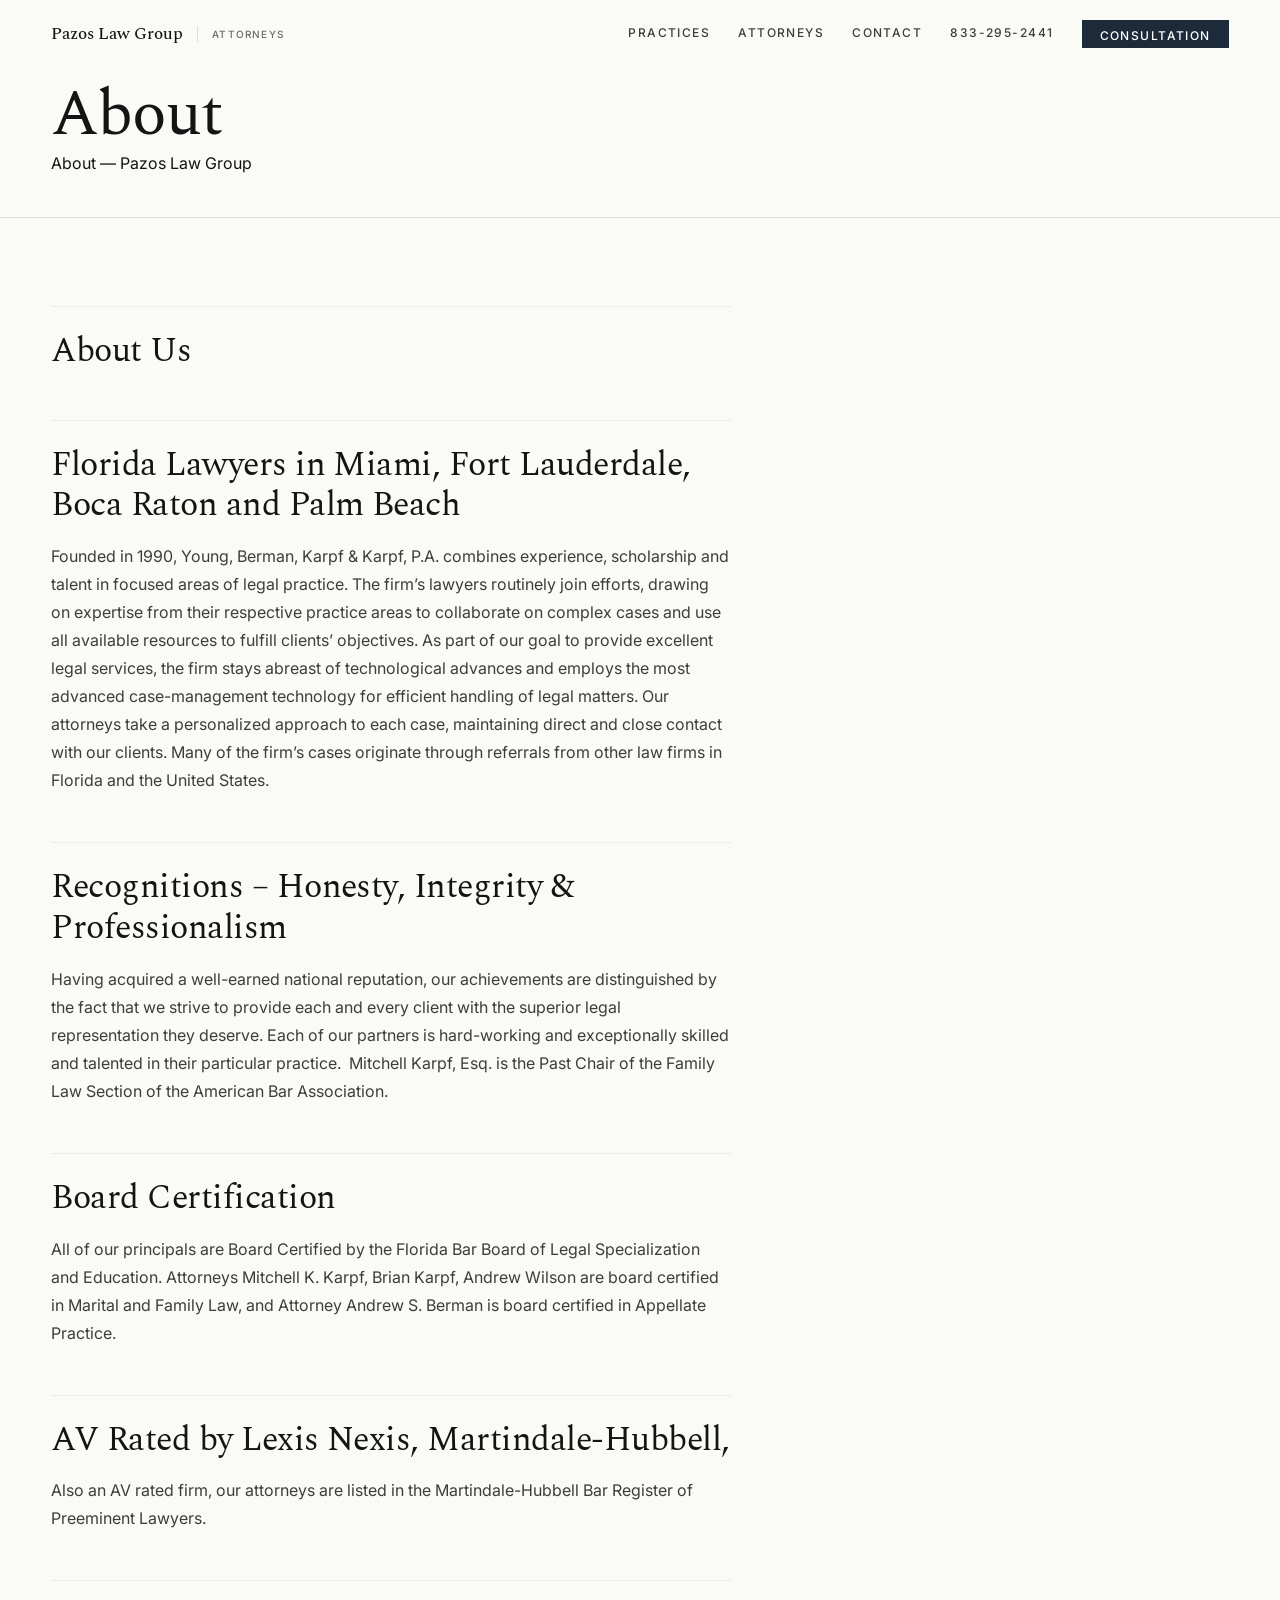
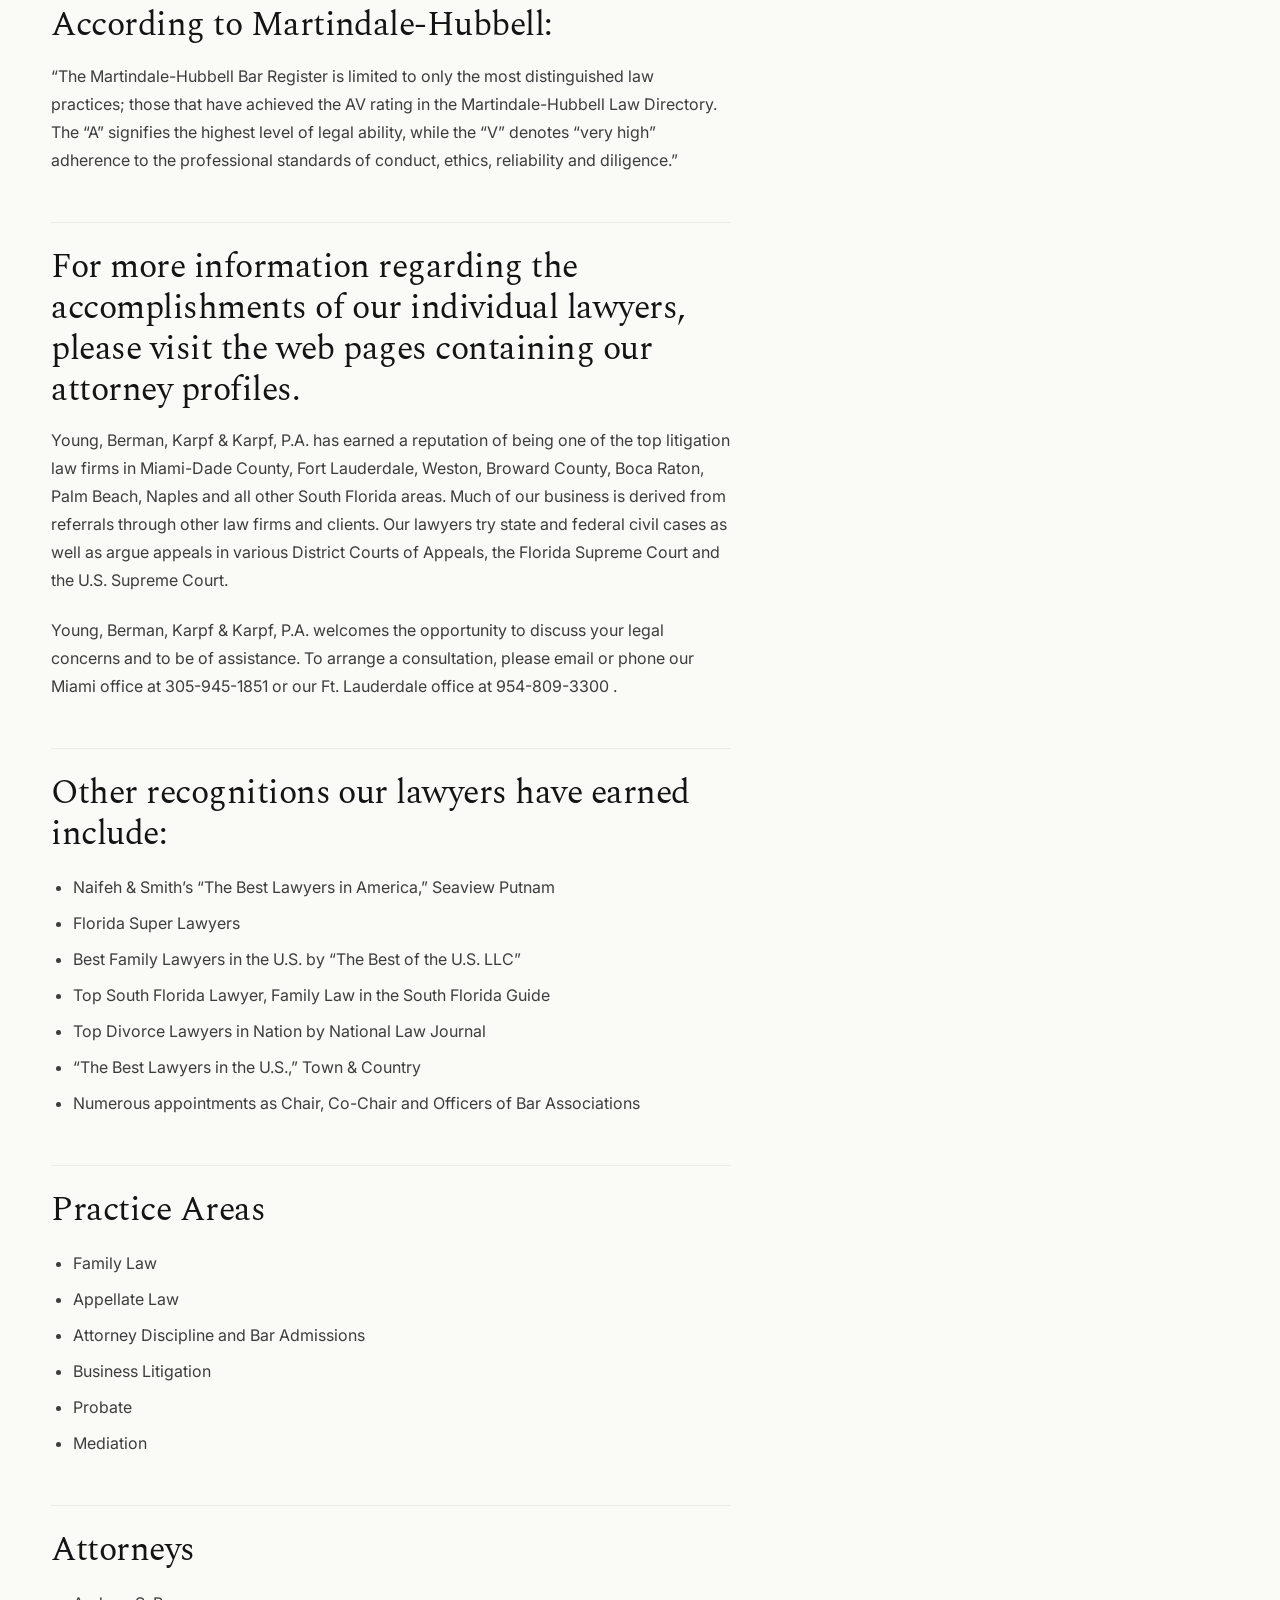
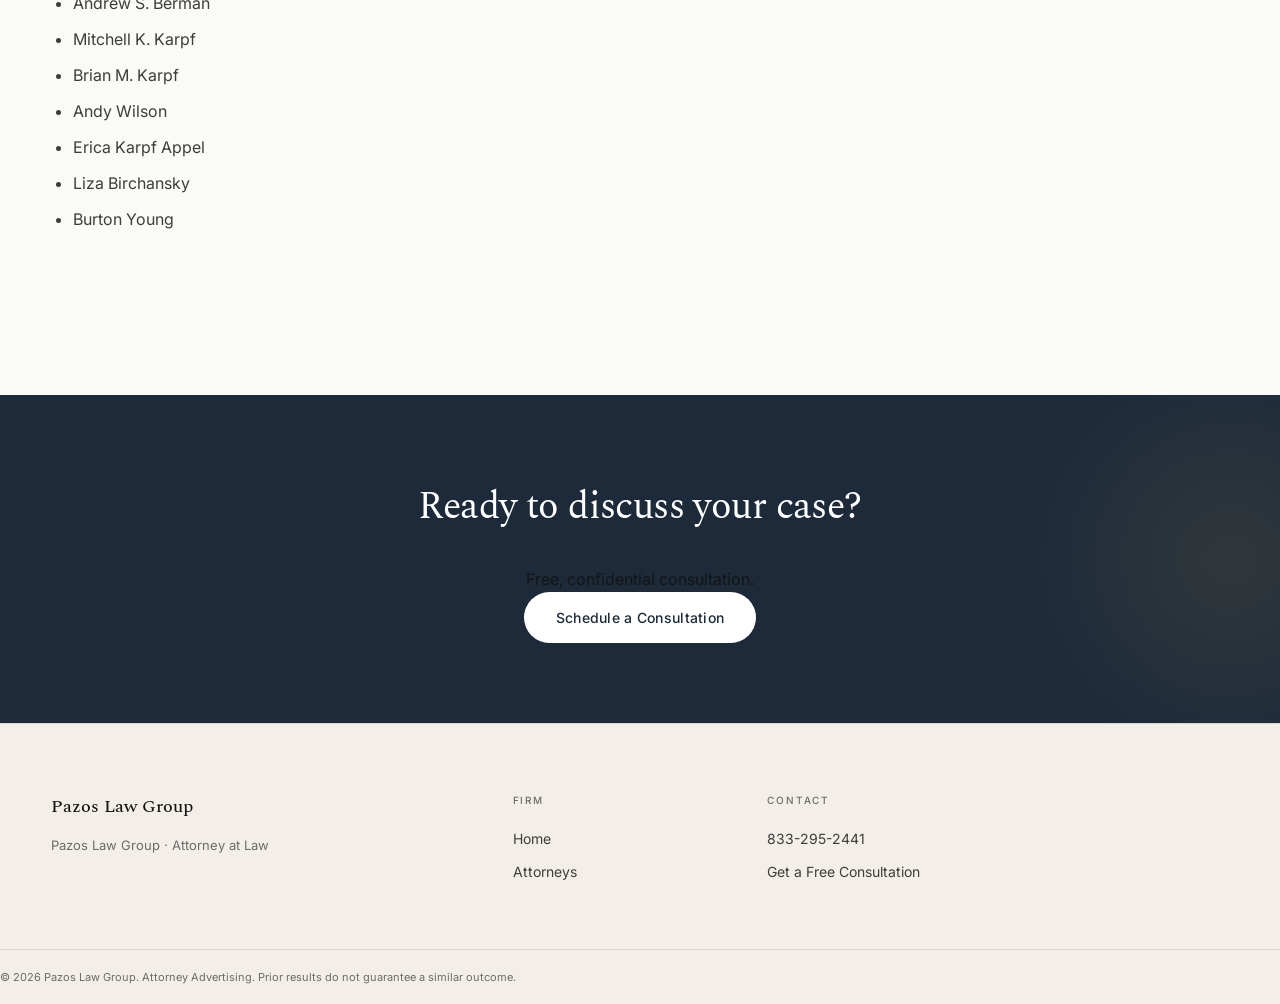
==== about/index.html @ e992a6bb "deploy: 2026-06-24 18:45:54 UTC" ====
<!DOCTYPE html>
<html lang="en">
<head>
<meta charset="utf-8">
<meta name="viewport" content="width=device-width,initial-scale=1">
<title>About — Pazos Law Group</title>
<meta name="description" content="About — Pazos Law Group">
<link rel="canonical" href="https://mintlab-ybkklaw.vercel.app/about/">
<meta property="og:title" content="About — Pazos Law Group">
<meta property="og:description" content="About — Pazos Law Group">
<meta property="og:type" content="website">
<meta property="og:url" content="https://mintlab-ybkklaw.vercel.app/about/">

<meta name="twitter:card" content="summary_large_image">
<link rel="icon" href="/favicon.ico" sizes="any">
<link rel="preconnect" href="https://fonts.googleapis.com">
<link rel="preconnect" href="https://fonts.gstatic.com" crossorigin>
<link rel="stylesheet" href="https://fonts.googleapis.com/css2?family=Spectral:ital,wght@0,300;0,400;0,500;0,600;1,300;1,400;1,500&family=Inter:wght@300;400;500;600&display=swap">
<link rel="stylesheet" href="/styles.css">
</head>
<body>
<nav id="nav">
  <div class="ni">
    <div class="nb">
      <span class="nw serif">Pazos Law Group</span>
      <span class="ne">Attorneys</span>
    </div>
    <div class="nl">
      <a href="/services/">Practices</a>
      <a href="/team/">Attorneys</a>
      <a href="/contact/">Contact</a>
      <a href="tel:8332952441" class="nphone">833-295-2441</a>
      <a href="/contact/" class="bc">Consultation</a>
    </div>
    <div class="ham" onclick="this.classList.toggle('open');document.getElementById('mmenu').classList.toggle('open')">
      <span></span><span></span><span></span>
    </div>
  </div>
</nav>
<div id="mmenu" class="mmenu">
  <a href="/services/">Practices</a>
      <a href="/team/">Attorneys</a>
      <a href="/contact/">Contact</a>
  <a href="/contact/" class="bc">Consultation</a>
</div>

<section class="page-hero">
<div class="container">
<h1>About</h1>
<p class="lede">About — Pazos Law Group</p>
</div>
</section>
<main class="page">
<div class="container">
<article class="longform">
<h2>About Us</h2>
<h2>Florida Lawyers in Miami, Fort Lauderdale, Boca Raton and Palm Beach</h2>
<p>Founded in 1990, Young, Berman, Karpf &amp; Karpf, P.A. combines experience, scholarship and talent in focused areas of legal practice. The firm’s lawyers routinely join efforts, drawing on expertise from their respective practice areas to collaborate on complex cases and use all available resources to fulfill clients’ objectives. As part of our goal to provide excellent legal services, the firm stays abreast of technological advances and employs the most advanced case-management technology for efficient handling of legal matters. Our attorneys take a personalized approach to each case, maintaining direct and close contact with our clients. Many of the firm’s cases originate through referrals from other law firms in Florida and the United States.</p>
<h2>Recognitions – Honesty, Integrity &amp; Professionalism</h2>
<p>Having acquired a well-earned national reputation, our achievements are distinguished by the fact that we strive to provide each and every client with the superior legal representation they deserve. Each of our partners is hard-working and exceptionally skilled and talented in their particular practice.  Mitchell Karpf, Esq. is the Past Chair of the Family Law Section of the American Bar Association.</p>
<h2>Board Certification</h2>
<p>All of our principals are Board Certified by the Florida Bar Board of Legal Specialization and Education. Attorneys Mitchell K. Karpf, Brian Karpf, Andrew Wilson are board certified in Marital and Family Law, and Attorney Andrew S. Berman is board certified in Appellate Practice.</p>
<h2>AV Rated by Lexis Nexis, Martindale-Hubbell,</h2>
<p>Also an AV rated firm, our attorneys are listed in the Martindale-Hubbell Bar Register of Preeminent Lawyers.</p>
<h2>According to Martindale-Hubbell:</h2>
<p>“The Martindale-Hubbell Bar Register is limited to only the most distinguished law practices; those that have achieved the AV rating in the Martindale-Hubbell Law Directory. The “A” signifies the highest level of legal ability, while the “V” denotes “very high” adherence to the professional standards of conduct, ethics, reliability and diligence.”</p>
<h2>For more information regarding the accomplishments of our individual lawyers, please visit the web pages containing our attorney profiles.</h2>
<p>Young, Berman, Karpf &amp; Karpf, P.A. has earned a reputation of being one of the top litigation law firms in Miami-Dade County, Fort Lauderdale, Weston, Broward County, Boca Raton, Palm Beach, Naples and all other South Florida areas. Much of our business is derived from referrals through other law firms and clients. Our lawyers try state and federal civil cases as well as argue appeals in various District Courts of Appeals, the Florida Supreme Court and the U.S. Supreme Court.</p>
<p>Young, Berman, Karpf &amp; Karpf, P.A. welcomes the opportunity to discuss your legal concerns and to be of assistance. To arrange a consultation, please email or phone our Miami office at 305-945-1851 or our Ft. Lauderdale office at 954-809-3300 .</p>
<h2>Other recognitions our lawyers have earned include:</h2>
<ul><li>Naifeh &amp; Smith’s “The Best Lawyers in America,” Seaview Putnam</li><li>Florida Super Lawyers</li><li>Best Family Lawyers in the U.S. by “The Best of the U.S. LLC”</li><li>Top South Florida Lawyer, Family Law in the South Florida Guide</li><li>Top Divorce Lawyers in Nation by National Law Journal</li><li>“The Best Lawyers in the U.S.,” Town &amp; Country</li><li>Numerous appointments as Chair, Co-Chair and Officers of Bar Associations</li></ul>
<h2>Practice Areas</h2>
<ul><li>Family Law</li><li>Appellate Law</li><li>Attorney Discipline and Bar Admissions</li><li>Business Litigation</li><li>Probate</li><li>Mediation</li></ul>
<h2>Attorneys</h2>
<ul><li>Andrew S. Berman</li><li>Mitchell K. Karpf</li><li>Brian M. Karpf</li><li>Andy Wilson</li><li>Erica Karpf Appel</li><li>Liza Birchansky</li><li>Burton Young</li></ul>
</article>
</div>
</main>
<section class="cta-strip"><div class="container">
<h2>Ready to discuss your case?</h2>
<p>Free, confidential consultation.</p>
<a class="btn booking-btn" href="/contact/">Schedule a Consultation</a>
</div></section>
<footer class="footer">
<div class="container fg">
<div class="fcol fbrand">
<span class="nw">Pazos Law Group</span>
<p class="fdesc">Pazos Law Group · Attorney at Law</p>

</div>
<div class="fcol">
<div class="fct">Firm</div>
<a href="/">Home</a>
<a href="/team/">Attorneys</a>
</div>
<div class="fcol">
<div class="fct">Contact</div>
<a href="tel:833-295-2441">833-295-2441</a>
<a href="/contact/">Get a Free Consultation</a>
</div>
</div>
<div class="fbar container">
<span class="fdisc">&copy; 2026 Pazos Law Group. Attorney Advertising. Prior results do not guarantee a similar outcome.</span>
</div>
</footer>
</body>
</html>
---- styles.css ----
*,*::before,*::after{box-sizing:border-box;margin:0;padding:0}
:root{--bg:#FAFAF7;--panel:#F3EFE8;--ink:#141414;--ink2:#3D3D3D;--meta:#6B6B6B;--navy:#1C2A3A;--gold:#A8863F;--rule:rgba(20,20,20,.12);--divider:rgba(20,20,20,.06);--max:1320px;--pad:clamp(20px,4vw,56px);--serif:"Spectral",Georgia,serif;--sans:"Inter",system-ui,sans-serif;--tr:.32s cubic-bezier(.4,0,.2,1)}
html{scroll-behavior:smooth}
body{font-family:var(--sans);font-size:16px;line-height:1.65;color:var(--ink);background:var(--bg);-webkit-font-smoothing:antialiased;transition:background var(--tr),color var(--tr)}
img{display:block;max-width:100%;height:auto}
a{color:inherit;text-decoration:none}
::selection{background:var(--navy);color:#fff}
::-webkit-scrollbar{width:6px}::-webkit-scrollbar-track{background:var(--bg)}::-webkit-scrollbar-thumb{background:var(--rule);border-radius:3px}
.eyebrow{font-family:var(--sans);font-size:11px;font-weight:500;letter-spacing:.18em;text-transform:uppercase;color:var(--navy);display:block;margin-bottom:18px}
.serif{font-family:var(--serif)}
.gold{color:var(--gold);font-style:italic}
.rule-x{border:none;border-top:1px solid var(--rule);margin:0}
.panel{background:var(--panel);transition:background var(--tr)}
.reveal{opacity:0;transform:translateY(28px);transition:opacity .8s ease,transform .8s ease}
.reveal.visible{opacity:1;transform:none}
.reveal-l{opacity:0;transform:translateX(-28px);transition:opacity .8s ease,transform .8s ease}
.reveal-l.visible{opacity:1;transform:none}
.reveal-r{opacity:0;transform:translateX(28px);transition:opacity .8s ease,transform .8s ease}
.reveal-r.visible{opacity:1;transform:none}
.container{max-width:var(--max);margin:0 auto;padding:0 var(--pad)}
.sh{display:grid;grid-template-columns:1fr 2fr;gap:40px 60px;align-items:start;margin-bottom:64px}
@media(max-width:768px){.sh{grid-template-columns:1fr}}
.shl{font-family:var(--serif);font-size:clamp(26px,3.2vw,38px);font-weight:400;line-height:1.2;letter-spacing:-.015em;color:var(--ink);max-width:22ch}
.slede{font-size:15px;line-height:1.7;color:var(--ink2);max-width:54ch;padding-top:6px}
nav{position:fixed;top:0;left:0;right:0;z-index:900}
nav.scrolled{background:rgba(250,250,247,.93);border-bottom:1px solid var(--rule);backdrop-filter:blur(12px)}
.ni{max-width:var(--max);margin:0 auto;padding:0 var(--pad);height:68px;display:flex;align-items:center;gap:32px}
.nb{display:flex;align-items:center;gap:14px;flex-shrink:0}
.nw{font-family:var(--serif);font-size:17px;font-weight:500;color:var(--ink)}
.ne{font-size:10px;font-weight:500;letter-spacing:.12em;text-transform:uppercase;color:var(--meta);padding-left:14px;border-left:1px solid var(--rule)}
.nl{display:flex;align-items:center;gap:28px;margin-left:auto}
.nl a{font-size:12px;font-weight:500;letter-spacing:.12em;text-transform:uppercase;color:var(--ink2);position:relative;padding-bottom:3px;transition:color .22s ease}
.nl a:not(.bc):not(.nphone)::after{content:'';position:absolute;left:0;bottom:0;width:100%;height:1px;background:var(--gold);transform:scaleX(0);transform-origin:left center;transition:transform .25s cubic-bezier(.4,0,.2,1)}
.nl a:not(.bc):not(.nphone):hover{color:var(--navy)}
.nl a:not(.bc):not(.nphone):hover::after{transform:scaleX(1)}
.bc{font-family:var(--sans);font-size:11px;font-weight:500;letter-spacing:.12em;text-transform:uppercase;color:#fff!important;background:var(--navy);padding:6px 18px 14px;border:none;cursor:pointer}
.bc::after{display:none!important}
.ham{display:none;flex-direction:column;gap:5px;cursor:pointer;padding:4px;margin-left:auto}
.ham span{display:block;width:22px;height:1.5px;background:var(--ink)}
@media(max-width:900px){.nl{display:none}.ham{display:flex}}
.mmenu{display:none;position:fixed;inset:0;z-index:1000;background:var(--bg);flex-direction:column;align-items:center;justify-content:center;gap:32px}
.mmenu.open{display:flex}
.mmenu a{font-family:var(--serif);font-size:28px;font-weight:400;color:var(--ink)}
.mclose{position:absolute;top:24px;right:var(--pad);font-size:24px;cursor:pointer;background:none;border:none;color:var(--ink)}
.hero{min-height:100vh;display:grid;grid-template-columns:7fr 5fr;overflow:hidden;padding-top:68px}
@media(max-width:900px){.hero{grid-template-columns:1fr;min-height:auto}}
.hl{display:flex;flex-direction:column;justify-content:center;padding:80px var(--pad);position:relative;z-index:2}
.hh{font-family:var(--serif);font-size:clamp(38px,5.5vw,78px);font-weight:400;line-height:1.08;letter-spacing:-.015em;color:var(--ink);margin-bottom:28px;max-width:16ch}
.hlede{font-size:17px;line-height:1.65;color:var(--ink2);max-width:52ch;margin-bottom:44px}
.hctas{display:flex;align-items:center;gap:28px;flex-wrap:wrap}
.btn1{display:inline-flex;align-items:center;gap:10px;font-size:12px;font-weight:500;letter-spacing:.12em;text-transform:uppercase;color:#fff;background:var(--navy);padding:14px 28px;transition:gap .2s}
.btn1:hover{gap:18px}
.btn2{font-size:13px;color:var(--navy);border-bottom:1px solid var(--navy);padding-bottom:1px;transition:color .2s,border-color .2s}
.btn2:hover{color:var(--gold);border-color:var(--gold)}
.hr{position:relative;overflow:hidden;min-height:480px}
@media(max-width:900px){.hr{min-height:320px}}
.hr img{width:100%;height:100%;object-fit:cover;animation:zoom 12s ease-in-out infinite alternate}
@keyframes zoom{from{transform:scale(1)}to{transform:scale(1.06)}}
.hcap{position:absolute;bottom:20px;right:20px;font-size:10px;letter-spacing:.1em;text-transform:uppercase;color:rgba(255,255,255,.6);z-index:3}
.stats{border-top:1px solid var(--rule);border-bottom:1px solid var(--rule)}
.sg{display:grid;grid-template-columns:repeat(4,1fr)}
@media(max-width:768px){.sg{grid-template-columns:repeat(2,1fr)}}
.st{padding:40px 32px;border-right:1px solid var(--rule);text-align:center}
.st:last-child{border-right:none}
@media(max-width:768px){.st:nth-child(2){border-right:none}.st:nth-child(3){border-right:1px solid var(--rule)}}
.stn{font-family:var(--serif);font-size:clamp(36px,4vw,52px);font-weight:400;color:var(--ink);line-height:1;margin-bottom:10px}
.stn sup{font-size:.55em;color:var(--gold);font-style:italic;vertical-align:super}
.stl{font-size:12px;color:var(--meta);line-height:1.5}
.about{padding:100px 0}
.ag{display:grid;grid-template-columns:1fr 1fr;gap:80px;align-items:start}
@media(max-width:900px){.ag{grid-template-columns:1fr}}
.atext p{font-size:15px;line-height:1.75;color:var(--ink2);max-width:54ch;margin-bottom:18px}
.alink{display:inline-flex;align-items:center;gap:10px;font-size:12px;font-weight:500;letter-spacing:.12em;text-transform:uppercase;color:var(--navy);margin-top:8px;transition:gap .2s}
.alink:hover{gap:18px}
.aimg{overflow:hidden}
.aimg img{width:100%;height:460px;object-fit:cover;transition:transform 1s ease}
.aimg:hover img{transform:scale(1.04)}
.acap{font-size:11px;color:var(--meta);margin-top:10px;letter-spacing:.05em}
.prac{padding:100px 0}
.pg{display:grid;grid-template-columns:repeat(3,1fr);border:1px solid var(--rule)}
@media(max-width:900px){.pg{grid-template-columns:repeat(2,1fr)}}
@media(max-width:600px){.pg{grid-template-columns:1fr}}
.pc{padding:36px;border-right:1px solid var(--rule);border-bottom:1px solid var(--rule);transition:background var(--tr);display:flex;flex-direction:column}
.pc:nth-child(3n){border-right:none}
.pc:nth-last-child(-n+3){border-bottom:none}
@media(max-width:900px){.pc:nth-child(3n){border-right:1px solid var(--rule)}.pc:nth-child(2n){border-right:none}.pc:nth-last-child(-n+3){border-bottom:1px solid var(--rule)}.pc:nth-last-child(-n+2){border-bottom:none}}
.pc:hover{background:var(--panel)}
.pn{font-size:11px;font-weight:500;letter-spacing:.15em;color:var(--gold);text-transform:uppercase;margin-bottom:16px}
.pt{font-family:var(--serif);font-size:19px;font-weight:400;color:var(--ink);margin-bottom:12px;line-height:1.3}
.pb{font-size:14px;line-height:1.7;color:var(--ink2);flex:1;margin-bottom:20px}
.pl{font-size:12px;font-weight:500;letter-spacing:.1em;text-transform:uppercase;color:var(--navy);display:inline-flex;align-items:center;gap:8px;transition:gap .2s;margin-top:auto}
.pl:hover{gap:14px}
.atty{padding:100px 0}
.attygrid{display:grid;grid-template-columns:2fr 3fr;gap:80px;align-items:start}
@media(max-width:900px){.attygrid{grid-template-columns:1fr}}
.portrait{overflow:hidden}
.portrait img{width:100%;aspect-ratio:4/5;object-fit:cover;object-position:top center;transition:transform 1s ease}
.portrait:hover img{transform:scale(1.04)}
.atname{font-family:var(--serif);font-size:28px;font-weight:400;color:var(--ink);margin-top:20px;margin-bottom:4px}
.attitle{font-size:13px;color:var(--meta);letter-spacing:.06em;margin-bottom:14px}
.tags{display:flex;flex-wrap:wrap;gap:8px}
.tag{font-size:10px;font-weight:500;letter-spacing:.14em;text-transform:uppercase;color:var(--navy);border:1px solid var(--rule);padding:4px 10px}
.abio{font-size:15px;line-height:1.75;color:var(--ink2);margin-bottom:18px;max-width:60ch}
.ast{font-family:var(--serif);font-size:18px;font-weight:400;color:var(--ink);margin-bottom:12px;margin-top:32px;border-bottom:1px solid var(--divider);padding-bottom:8px}
.alist{list-style:none;padding:0}
.alist li{font-size:14px;color:var(--ink2);line-height:1.65;padding:5px 0 5px 16px;border-bottom:1px solid var(--divider);position:relative}
.alist li::before{content:"—";position:absolute;left:0;color:var(--gold);font-size:12px}
.atv{background:var(--panel);border-left:3px solid var(--gold);padding:18px 22px;margin:24px 0;font-size:14px;line-height:1.7;color:var(--ink2)}
.atv strong{color:var(--ink);font-style:italic;display:block;margin-bottom:6px}
.res{padding:100px 0}
.rtable{width:100%;border-collapse:collapse;border-top:1px solid var(--rule)}
.rtable thead tr{border-bottom:1px solid var(--rule)}
.rtable thead th{font-size:10px;font-weight:500;letter-spacing:.18em;text-transform:uppercase;color:var(--meta);padding:14px 16px;text-align:left}
.rtable tbody tr{border-bottom:1px solid var(--divider);cursor:default;transition:background var(--tr)}
.rtable tbody tr:hover{background:var(--panel)}
.rtable td{padding:20px 16px;vertical-align:top}
.ram{font-family:var(--serif);font-size:clamp(19px,2.2vw,27px);font-weight:400;color:var(--navy);line-height:1.1;white-space:nowrap}
.rcase{font-family:var(--serif);font-size:15px;font-style:italic;color:var(--ink);margin-bottom:3px}
.rtype{font-size:13px;color:var(--ink2)}
.rcourt{font-size:10px;letter-spacing:.14em;text-transform:uppercase;color:var(--meta);margin-top:3px}
@media(max-width:768px){.rtable thead{display:none}.rtable tbody tr{display:block;padding:12px 0}.rtable td{display:block;padding:3px 0}}
.qband{padding:90px 0;border-top:1px solid var(--rule);border-bottom:1px solid var(--rule)}
.qi{max-width:820px}
.qm{font-family:var(--serif);font-size:110px;line-height:.7;color:var(--gold);opacity:.22;margin-bottom:-18px;display:block}
.qt{font-family:var(--serif);font-size:clamp(24px,3vw,38px);font-weight:400;font-style:italic;line-height:1.35;color:var(--ink);letter-spacing:-.01em;margin-bottom:22px}
.qa{font-size:12px;letter-spacing:.14em;text-transform:uppercase;color:var(--meta)}
.news{padding:100px 0}
.ng{display:grid;grid-template-columns:repeat(3,1fr);gap:32px}
@media(max-width:900px){.ng{grid-template-columns:1fr}}
.nc{border-top:2px solid var(--divider);padding-top:28px;transition:border-color var(--tr)}
.nc:hover{border-top-color:var(--navy)}
.nm{font-size:11px;letter-spacing:.14em;text-transform:uppercase;color:var(--meta);margin-bottom:12px}
.nti{font-family:var(--serif);font-size:20px;font-weight:400;line-height:1.35;color:var(--ink);margin-bottom:12px}
.nex{font-size:14px;line-height:1.65;color:var(--ink2);margin-bottom:18px}
.nlink{font-size:11px;font-weight:500;letter-spacing:.14em;text-transform:uppercase;color:var(--navy);display:inline-flex;align-items:center;gap:8px;transition:gap .2s}
.nlink:hover{gap:14px}
.ctaband{background:var(--navy);padding:80px var(--pad);display:flex;align-items:center;justify-content:space-between;gap:40px;position:relative;overflow:hidden}
.ctaband::after{content:"";position:absolute;bottom:-60px;right:-60px;width:260px;height:260px;background:radial-gradient(circle,rgba(168,134,63,.22) 0%,transparent 70%)}
.ctah{font-family:var(--serif);font-size:clamp(24px,3vw,38px);font-weight:400;color:#fff;max-width:20ch;line-height:1.25}
.pill{font-size:12px;font-weight:500;letter-spacing:.12em;text-transform:uppercase;color:var(--navy);background:#fff;padding:14px 30px;border:none;cursor:pointer;white-space:nowrap;transition:background .25s,color .25s;flex-shrink:0;text-decoration:none;display:inline-block}
.pill:hover{background:var(--gold);color:#fff}
@media(max-width:768px){.ctaband{flex-direction:column;align-items:flex-start}}
.cont{padding:100px 0}
.cg{display:grid;grid-template-columns:3fr 2fr;gap:80px;align-items:start}
@media(max-width:900px){.cg{grid-template-columns:1fr}}
.cft{font-family:var(--serif);font-size:clamp(24px,3vw,36px);font-weight:400;color:var(--ink);margin-bottom:32px;line-height:1.25}
.frow{display:grid;grid-template-columns:1fr 1fr;gap:28px}
@media(max-width:600px){.frow{grid-template-columns:1fr}}
.fld{margin-bottom:26px}
.fld label{display:block;font-size:10px;font-weight:500;letter-spacing:.18em;text-transform:uppercase;color:var(--meta);margin-bottom:8px}
.fld input,.fld select,.fld textarea{width:100%;background:transparent;border:none;border-bottom:1px solid var(--rule);padding:8px 0;font-family:var(--sans);font-size:15px;color:var(--ink);outline:none;transition:border-color .2s;-webkit-appearance:none;border-radius:0}
.fld input:focus,.fld select:focus,.fld textarea:focus{border-bottom-color:var(--navy)}
.fld textarea{resize:vertical;min-height:90px}
.fld select{cursor:pointer;background:var(--bg)}
.bsub{font-family:var(--sans);font-size:12px;font-weight:500;letter-spacing:.12em;text-transform:uppercase;color:#fff;background:var(--navy);border:none;padding:14px 34px;cursor:pointer;display:inline-flex;align-items:center;gap:10px;transition:gap .2s,opacity .2s}
.bsub:hover{gap:18px;opacity:.88}
.fdiscl{font-size:11px;color:var(--meta);line-height:1.6;margin-top:14px;max-width:54ch}
.caside{background:var(--panel);padding:40px 36px}
.castit{font-family:var(--serif);font-size:22px;font-weight:400;color:var(--ink);margin-bottom:22px}
.carule{border:none;border-top:1px solid var(--rule);margin:18px 0}
.calbl{font-size:10px;font-weight:500;letter-spacing:.16em;text-transform:uppercase;color:var(--meta);margin-bottom:6px}
.caval{font-size:15px;color:var(--ink);margin-bottom:18px;line-height:1.5}
.caval a{color:var(--navy);border-bottom:1px solid transparent;transition:border-color .2s}
.caval a:hover{border-color:var(--navy)}
.fsuc{display:none;text-align:center;padding:60px 0}
.fsuc h3{font-family:var(--serif);font-size:28px;font-weight:400;color:var(--ink);margin-bottom:10px}
.fsuc p{font-size:14px;color:var(--meta)}
.fdedic{border-top:1px solid var(--rule);padding:48px 0;text-align:center}
.fdedictext{font-family:var(--serif);font-size:15px;line-height:1.85;color:var(--ink2);font-style:italic;max-width:640px;margin:0 auto}
footer{background:var(--panel);border-top:1px solid var(--rule);padding:68px 0 0;transition:background var(--tr)}
.fg{display:grid;grid-template-columns:2fr 1fr 1fr 1fr;gap:48px;margin-bottom:56px}
@media(max-width:900px){.fg{grid-template-columns:1fr 1fr}}
@media(max-width:600px){.fg{grid-template-columns:1fr}}
.fbrand .nw{font-size:18px;margin-bottom:12px;display:block}
.fdesc{font-size:13px;color:var(--meta);line-height:1.7;max-width:36ch;margin-bottom:18px}
.faddr{font-size:13px;color:var(--ink2);line-height:1.8;font-style:normal}
.fct{font-size:10px;font-weight:500;letter-spacing:.18em;text-transform:uppercase;color:var(--meta);margin-bottom:18px}
.fcol a{display:block;font-size:14px;color:var(--ink2);margin-bottom:10px;transition:color .2s}
.fcol a:hover{color:var(--ink)}
.fbar{border-top:1px solid var(--rule);padding:18px 0;display:flex;gap:16px;flex-wrap:wrap;align-items:start}
.fdisc{font-size:11px;color:var(--meta);line-height:1.65}

/* ── Hero CSS keyframe animations (replaces JS observer on hero elements) ── */
@keyframes hanim{from{opacity:0;transform:translateY(22px)}to{opacity:1;transform:none}}
.ha0{animation:hanim .9s cubic-bezier(.4,0,.2,1) both}
.ha1{animation:hanim .9s .12s cubic-bezier(.4,0,.2,1) both}
.ha2{animation:hanim .9s .26s cubic-bezier(.4,0,.2,1) both}
.ha3{animation:hanim .9s .42s cubic-bezier(.4,0,.2,1) both}

/* ── Hero background ambient animation ── */
@keyframes hBgA{0%,100%{transform:translate(0,0) scale(1)}50%{transform:translate(28px,-22px) scale(1.1)}}
@keyframes hBgB{0%,100%{transform:translate(0,0) scale(1)}50%{transform:translate(-20px,28px) scale(1.08)}}
.hl::before{content:"";position:absolute;inset:0;z-index:0;pointer-events:none;
  background:radial-gradient(ellipse 68% 58% at 18% 80%,rgba(168,134,63,.32) 0%,transparent 72%);
  animation:hBgA 17s ease-in-out infinite}
.hl::after{content:"";position:absolute;inset:0;z-index:0;pointer-events:none;
  background:radial-gradient(ellipse 52% 66% at 82% 20%,rgba(28,42,58,.18) 0%,transparent 72%);
  animation:hBgB 20s ease-in-out infinite}
.hl>*{position:relative;z-index:1}

/* ── YouTube embed ── */
.ytwrap{margin:28px 0 4px;position:relative;width:100%;aspect-ratio:16/9;overflow:hidden;background:#000;border:1px solid var(--rule)}
.ytwrap iframe{position:absolute;inset:0;width:100%;height:100%;border:0}

/* ── Form validation ── */
.fld.has-error input,.fld.has-error select,.fld.has-error textarea{border-bottom-color:#C0392B}
.ferr{display:block;font-size:11px;color:#C0392B;margin-top:5px;letter-spacing:.02em}

/* ── Phone in nav ── */
.nphone{font-size:13px;font-weight:500;color:var(--navy);letter-spacing:.01em;white-space:nowrap}
@media(max-width:900px){.nphone{display:none}}

/* ── Super Lawyer hero credential ── */
.sl-cred{display:inline-flex;align-items:center;gap:14px;margin-bottom:36px;padding:14px 20px;border-left:3px solid var(--gold);background:rgba(168,134,63,.07)}
.sl-cred-star{color:var(--gold);font-size:20px;line-height:1;flex-shrink:0}
.sl-cred-label{font-size:11px;font-weight:700;letter-spacing:.16em;text-transform:uppercase;color:var(--ink);display:block}
.sl-cred-sub{font-size:11px;color:var(--meta);letter-spacing:.06em;display:block;margin-top:3px}
/* ── No-fee trust line in hero ── */
.nofee{display:flex;align-items:center;gap:20px;flex-wrap:wrap;margin-top:22px;padding-top:18px;border-top:1px solid var(--divider)}
.nofee-item{font-size:12px;color:var(--ink2);display:inline-flex;align-items:center;gap:6px;letter-spacing:.02em}
.nofee-item::before{content:"✓";color:var(--gold);font-weight:700;font-size:11px}

/* ── Stats: 5-column ── */
.sg{grid-template-columns:repeat(5,1fr)!important}
@media(max-width:1024px){.sg{grid-template-columns:repeat(3,1fr)!important}}
@media(max-width:600px){.sg{grid-template-columns:repeat(2,1fr)!important}}
.st:last-child{border-right:none}
@media(max-width:1024px){.st:nth-child(3n){border-right:none!important}.st:nth-child(4),.st:nth-child(5){border-top:1px solid var(--rule)}}
@media(max-width:600px){.st:nth-child(3n){border-right:1px solid var(--rule)!important}.st:nth-child(2n){border-right:none!important}.st:nth-child(5){grid-column:span 2;border-right:none!important}}

/* ── Trust badge strip ── */
.trust{padding:32px 0;border-bottom:1px solid var(--rule);background:var(--bg);transition:background var(--tr)}
.trust .container{display:flex;align-items:center;justify-content:center;flex-wrap:wrap;gap:10px 20px}
.tbadge{display:inline-flex;align-items:center;gap:7px;padding:7px 16px;border:1px solid var(--rule);font-size:10px;font-weight:600;letter-spacing:.12em;text-transform:uppercase;color:var(--ink2);white-space:nowrap;transition:border-color .25s,color .25s}
.tbadge:hover{border-color:var(--gold);color:var(--ink)}
.tbadge-star{color:var(--gold);font-size:11px}
.tbadge-sep{width:1px;height:20px;background:var(--rule);flex-shrink:0}
@media(max-width:600px){.tbadge-sep{display:none}}

/* ── Testimonials ── */
.testi{padding:100px 0}
.tg{display:grid;grid-template-columns:repeat(3,1fr);gap:28px}
@media(max-width:900px){.tg{grid-template-columns:1fr}}
.tc{padding:36px 32px;background:var(--panel);border-top:2px solid var(--divider);transition:border-top-color var(--tr)}
.tc:hover{border-top-color:var(--gold)}
.tcqm{font-family:var(--serif);font-size:52px;line-height:.6;color:var(--gold);opacity:.25;margin-bottom:14px;display:block}
.tcq{font-family:var(--serif);font-size:16px;font-style:italic;font-weight:400;line-height:1.7;color:var(--ink);margin-bottom:20px}
.tctype{font-size:10px;font-weight:600;letter-spacing:.14em;text-transform:uppercase;color:var(--gold);margin-bottom:6px}
.tcmeta{font-size:11px;color:var(--meta);letter-spacing:.06em}

/* ── FAQ ── */
.faqsec{padding:100px 0}
.faq-list{max-width:840px;margin:0 auto}
.faq-item{border-bottom:1px solid var(--rule)}
.faq-q{width:100%;display:flex;align-items:center;justify-content:space-between;gap:24px;background:none;border:none;padding:24px 0;cursor:pointer;text-align:left;font-family:var(--serif);font-size:clamp(16px,1.6vw,19px);font-weight:400;color:var(--ink);line-height:1.3;transition:color .2s}
.faq-q:hover{color:var(--gold)}
.faq-icon{flex-shrink:0;font-size:22px;color:var(--gold);transition:transform .3s ease;line-height:1;font-family:var(--sans);font-weight:300}
.faq-item.open .faq-icon{transform:rotate(45deg)}
.faq-a{max-height:0;overflow:hidden;transition:max-height .45s ease}
.faq-a-inner{padding:0 0 26px;font-size:15px;line-height:1.8;color:var(--ink2);max-width:68ch}
.faq-item.open .faq-a{max-height:500px}

/* ── Mobile sticky CTA ── */
.sticky-cta{display:none;position:fixed;bottom:0;left:0;right:0;z-index:950;grid-template-columns:1fr 1fr;border-top:2px solid var(--gold);box-shadow:0 -4px 20px rgba(0,0,0,.12)}
@media(max-width:768px){.sticky-cta{display:grid}}
.sticky-call{padding:16px 10px;text-align:center;font-family:var(--sans);font-size:11px;font-weight:600;letter-spacing:.1em;text-transform:uppercase;cursor:pointer;background:var(--bg);color:var(--navy);border-right:1px solid var(--rule);transition:background .2s}
.sticky-call:hover{background:var(--panel)}
.sticky-consult{padding:16px 10px;text-align:center;font-family:var(--sans);font-size:11px;font-weight:600;letter-spacing:.1em;text-transform:uppercase;cursor:pointer;background:var(--navy);color:#fff;transition:opacity .2s}
.sticky-consult:hover{opacity:.88}
.sticky-spacer{height:58px;display:none}
@media(max-width:768px){.sticky-spacer{display:block}}

.rlink{display:inline-flex;align-items:center;gap:5px;font-size:10px;letter-spacing:.06em;color:var(--gold);border-bottom:1px solid rgba(168,134,63,.35);padding-bottom:1px;margin-top:4px;transition:border-color .2s}
.rlink:hover{border-color:var(--gold)}
.rlink svg{flex-shrink:0}

/* ── ADR section ─────────────────────────────────────────── */
.adr{background:var(--navy);color:#fff;padding:100px 0}
.adr .eyebrow{color:rgba(168,134,63,.85)}
.adr-grid{display:grid;grid-template-columns:1fr 1fr;gap:80px;align-items:start;margin-top:56px}
@media(max-width:900px){.adr-grid{grid-template-columns:1fr;gap:48px}}
.adr-lead{font-family:var(--serif);font-size:clamp(28px,3.2vw,40px);font-weight:300;line-height:1.28;color:#fff;margin-bottom:28px}
.adr-lead em{color:var(--gold);font-style:italic}
.adr-body-text{font-size:15px;line-height:1.75;color:rgba(255,255,255,.78);margin-bottom:16px}
.adr-rule{border:none;border-top:1px solid rgba(255,255,255,.12);margin:32px 0}
.adr-btn{display:inline-block;background:transparent;color:var(--gold);border:1px solid var(--gold);font-size:13px;font-weight:500;letter-spacing:.08em;text-transform:uppercase;padding:13px 28px;transition:background .25s,color .25s;margin-top:8px}
.adr-btn:hover{background:var(--gold);color:var(--navy)}
.adr-creds{display:flex;flex-direction:column;gap:24px}
.adr-cred{border:1px solid rgba(168,134,63,.35);padding:28px 30px;background:rgba(255,255,255,.04);transition:border-color .25s}
.adr-cred:hover{border-color:rgba(168,134,63,.75)}
.adr-cred-tag{font-size:10px;font-weight:500;letter-spacing:.16em;text-transform:uppercase;color:var(--gold);margin-bottom:10px}
.adr-cred-name{font-family:var(--serif);font-size:19px;font-weight:400;color:#fff;line-height:1.3;margin-bottom:6px}
.adr-cred-desc{font-size:13px;color:rgba(255,255,255,.58);line-height:1.55}



/* --- Institutional theme inner-page extension --- */
/* Styles the existing fill_template_multi.py inner-page classes
   (.page-hero, .longform, .service-grid, .post-article, .team-grid, etc.)
   using the Mathews design tokens (--navy, --gold, --ink, etc.). */

/* Inner-page hero band (breadcrumb + H1) — narrower than home hero */
.page-hero{background:var(--bg);padding:80px 0 40px;border-bottom:1px solid var(--rule)}
.page-hero .container{max-width:var(--max);padding:0 var(--pad);margin:0 auto}
.page-hero .breadcrumb{font-family:var(--sans);font-size:11px;font-weight:500;letter-spacing:.18em;text-transform:uppercase;color:var(--meta);margin-bottom:18px}
.page-hero .breadcrumb a{color:var(--navy);text-decoration:none;transition:color .3s}
.page-hero .breadcrumb a:hover{color:var(--gold)}
.page-hero h1{font-family:var(--serif);font-weight:400;font-size:clamp(36px,5vw,64px);line-height:1.1;letter-spacing:-.015em;color:var(--ink)}

/* Longform article (service detail, blog post, team bio, about) */
.page{padding:40px 0 80px;background:var(--bg)}
.page .container{max-width:var(--max);padding:0 var(--pad);margin:0 auto;display:grid;grid-template-columns:minmax(0,1fr) 300px;gap:80px}
@media (max-width:960px){.page .container{grid-template-columns:1fr}}
.longform{font-family:var(--sans);font-size:16px;line-height:1.75;color:var(--ink2);max-width:680px}
.longform p{margin-bottom:22px}
.longform h2{font-family:var(--serif);font-weight:400;font-size:clamp(24px,3vw,34px);line-height:1.2;letter-spacing:-.015em;color:var(--ink);margin:48px 0 16px;padding-top:24px;border-top:1px solid var(--divider)}
.longform h3{font-family:var(--serif);font-weight:500;font-size:22px;color:var(--ink);margin:32px 0 12px}
.longform ul,.longform ol{margin:18px 0 22px 22px}
.longform li{margin-bottom:8px}
.longform a{color:var(--navy);border-bottom:1px solid var(--navy);transition:color .3s,border-color .3s}
.longform a:hover{color:var(--gold);border-bottom-color:var(--gold)}
.longform blockquote{border-left:3px solid var(--gold);padding:8px 0 8px 24px;margin:28px 0;font-family:var(--serif);font-style:italic;font-size:19px;color:var(--ink2)}
.longform img{margin:24px 0;border:1px solid var(--rule)}

/* Sidebar aside (related services, recent posts, etc.) */
aside{font-family:var(--sans)}
aside h3{font-family:var(--sans);font-size:11px;font-weight:500;letter-spacing:.18em;text-transform:uppercase;color:var(--navy);margin-bottom:16px;padding-bottom:12px;border-bottom:1px solid var(--rule)}
aside ul{list-style:none;padding:0;margin:0}
aside li{margin-bottom:12px;padding-bottom:12px;border-bottom:1px solid var(--divider)}
aside a{color:var(--ink);font-size:14px;line-height:1.5;transition:color .3s}
aside a:hover{color:var(--gold)}

/* Service index grid — bordered numbered cards, same as home .pg */
.service-grid,.service-index-grid{display:grid;grid-template-columns:repeat(3,1fr);gap:0;border:1px solid var(--rule);background:var(--bg);margin:40px 0}
.service-grid .service-card,.service-index-grid > *{padding:36px 28px;border-right:1px solid var(--rule);border-bottom:1px solid var(--rule);background:var(--bg);transition:background var(--tr)}
.service-grid .service-card:hover,.service-index-grid > *:hover{background:var(--panel)}
.service-grid .service-card h2,.service-grid .service-card h3{font-family:var(--serif);font-weight:500;font-size:20px;color:var(--ink);margin-bottom:10px}
.service-grid .service-card p{font-family:var(--sans);font-size:14px;color:var(--meta);line-height:1.65}
@media (max-width:960px){.service-grid,.service-index-grid{grid-template-columns:1fr}}

/* Blog index grid */
.blog-grid,.posts-grid{display:grid;grid-template-columns:repeat(3,minmax(0,1fr));gap:40px;padding:40px 0}
.blog-grid article,.posts-grid article{background:var(--bg)}
.blog-grid h2,.blog-grid h3,.posts-grid h2,.posts-grid h3{font-family:var(--serif);font-weight:500;font-size:22px;line-height:1.3;color:var(--ink);margin:14px 0 10px}
.blog-grid a,.posts-grid a{color:inherit}
.blog-grid a:hover h2,.blog-grid a:hover h3,.posts-grid a:hover h2,.posts-grid a:hover h3{color:var(--gold)}
.blog-grid .excerpt,.posts-grid .excerpt{font-size:14px;color:var(--meta);line-height:1.7}
.blog-grid .meta,.posts-grid .meta{font-size:11px;font-weight:500;letter-spacing:.18em;text-transform:uppercase;color:var(--navy);margin-bottom:10px}
@media (max-width:960px){.blog-grid,.posts-grid{grid-template-columns:1fr}}

/* Team grid */
.team-grid{display:grid;grid-template-columns:repeat(3,1fr);gap:40px;padding:40px 0}
.team-grid .member{background:var(--bg)}
.team-grid .member h3{font-family:var(--serif);font-weight:500;font-size:20px;color:var(--ink);margin:18px 0 4px}
.team-grid .member .role{font-size:11px;font-weight:500;letter-spacing:.18em;text-transform:uppercase;color:var(--navy)}
.team-grid img{width:100%;aspect-ratio:4/5;object-fit:cover;border:1px solid var(--rule);filter:grayscale(.1)}
@media (max-width:960px){.team-grid{grid-template-columns:1fr}}

/* Testimonials */
.testimonial-grid{display:grid;grid-template-columns:repeat(2,1fr);gap:40px;padding:40px 0}
.testimonial-card,blockquote.testimonial{background:var(--panel);padding:36px;font-family:var(--serif);font-style:italic;font-size:19px;line-height:1.5;color:var(--ink2);position:relative;border-left:3px solid var(--gold)}
.testimonial-card cite,blockquote.testimonial cite{display:block;margin-top:18px;font-family:var(--sans);font-style:normal;font-size:12px;font-weight:500;letter-spacing:.12em;text-transform:uppercase;color:var(--meta)}
@media (max-width:960px){.testimonial-grid{grid-template-columns:1fr}}

/* Generic page (about, custom) */
.generic-page{max-width:var(--max);padding:40px var(--pad) 80px;margin:0 auto;font-family:var(--sans);font-size:16px;line-height:1.75;color:var(--ink2)}
.generic-page h2{font-family:var(--serif);font-weight:400;font-size:clamp(24px,3vw,34px);margin:40px 0 16px;color:var(--ink)}
.generic-page p{margin-bottom:22px;max-width:680px}
.generic-page img{margin:24px 0;border:1px solid var(--rule);max-width:100%}

/* Bottom CTA strip on inner pages */
.cta-strip{background:var(--navy);padding:80px 0;text-align:center;margin-top:60px;position:relative;overflow:hidden}
.cta-strip::before{content:'';position:absolute;top:50%;right:-200px;transform:translateY(-50%);width:500px;height:500px;background:radial-gradient(circle,rgba(168,134,63,.15) 0%,transparent 60%);pointer-events:none}
.cta-strip .container{max-width:var(--max);padding:0 var(--pad);margin:0 auto;position:relative;z-index:1}
.cta-strip h2{font-family:var(--serif);font-weight:400;font-size:clamp(26px,3vw,40px);letter-spacing:-.015em;color:#fff;margin-bottom:28px}
.cta-strip .btn,.cta-strip a{display:inline-block;background:#fff;color:var(--navy);padding:14px 32px;border-radius:999px;font-family:var(--sans);font-size:14px;font-weight:500;letter-spacing:.02em;transition:background var(--tr),color var(--tr),transform var(--tr)}
.cta-strip .btn:hover,.cta-strip a:hover{background:var(--gold);color:#fff}

/* Related services list (inside .page aside) */
.related-services ul{list-style:none;padding:0}
.related-services li{margin-bottom:0;padding:12px 0;border-bottom:1px solid var(--divider)}
.related-services li:last-child{border-bottom:none}

/* Small nav consistency for inner pages (reuse home nav CSS) */


/* ── Story video section (preserves plan.media.hero_video) ─────────────── */
.story-video{
  background: var(--ivory, #F6F1E9);
  padding: clamp(56px, 7vw, 96px) 0;
  border-top: 1px solid rgba(28,42,58,0.08);
  border-bottom: 1px solid rgba(28,42,58,0.08);
}
.story-video .sv-inner{
  max-width: 1120px;
  margin: 0 auto;
  padding: 0 clamp(20px, 4vw, 40px);
  text-align: center;
}
.story-video .eyebrow{
  display: inline-block;
  font-family: 'Inter', sans-serif;
  font-size: 11px;
  letter-spacing: 0.22em;
  text-transform: uppercase;
  color: var(--gold, #A8863F);
  margin-bottom: 14px;
}
.story-video .sv-title{
  font-family: 'Spectral', Georgia, serif;
  font-weight: 400;
  font-size: clamp(28px, 3.2vw, 42px);
  line-height: 1.15;
  color: var(--navy, #1C2A3A);
  margin: 0 0 clamp(28px, 3.5vw, 44px);
  letter-spacing: -0.01em;
}
.story-video .sv-title::after{
  content: "";
  display: block;
  width: 48px;
  height: 2px;
  background: var(--gold, #A8863F);
  margin: 18px auto 0;
}
.story-video .sv-frame{
  position: relative;
  width: 100%;
  max-width: 960px;
  margin: 0 auto;
  aspect-ratio: 16 / 9;
  background: var(--navy, #1C2A3A);
  border: 1px solid rgba(28,42,58,0.15);
  box-shadow: 0 30px 60px -20px rgba(28,42,58,0.35);
  overflow: hidden;
}
.story-video .sv-frame iframe{
  position: absolute;
  inset: 0;
  width: 100%;
  height: 100%;
  border: 0;
}

/* ── Footer social/profile link chips (subpage footers with Avvo/Yelp/etc) ── */
.fsocials a{
  display: inline-block;
  font-size: 12px;
  color: var(--meta, #7b8696);
  padding: 4px 10px;
  border: 1px solid rgba(28,42,58,0.18);
  border-radius: 2px;
  margin: 0;
  transition: color .2s, border-color .2s;
}
.fsocials a:hover{
  color: var(--ink, #1C2A3A);
  border-color: var(--gold, #A8863F);
}
/* Ensure .fcol a chips inside .fsocials don't inherit the block rule */
.fsocials a{ display: inline-block; margin-bottom: 0; }
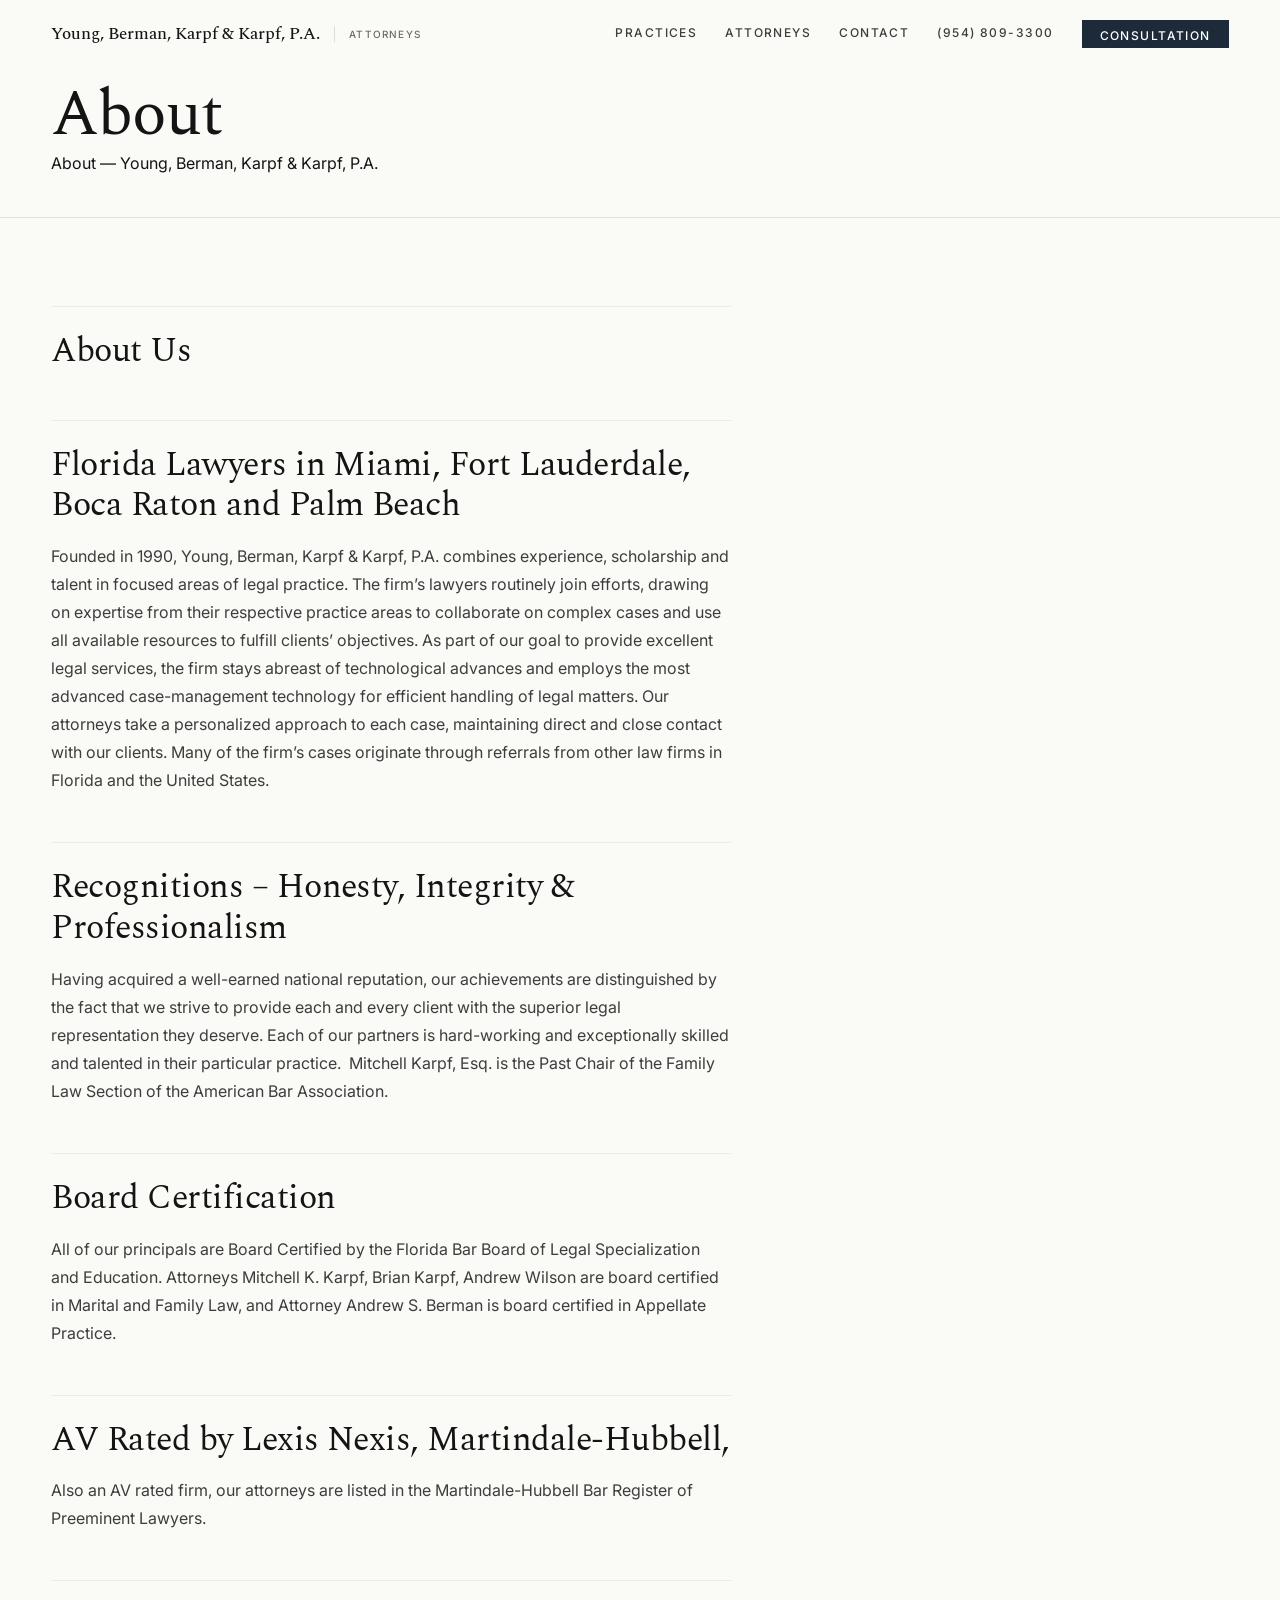
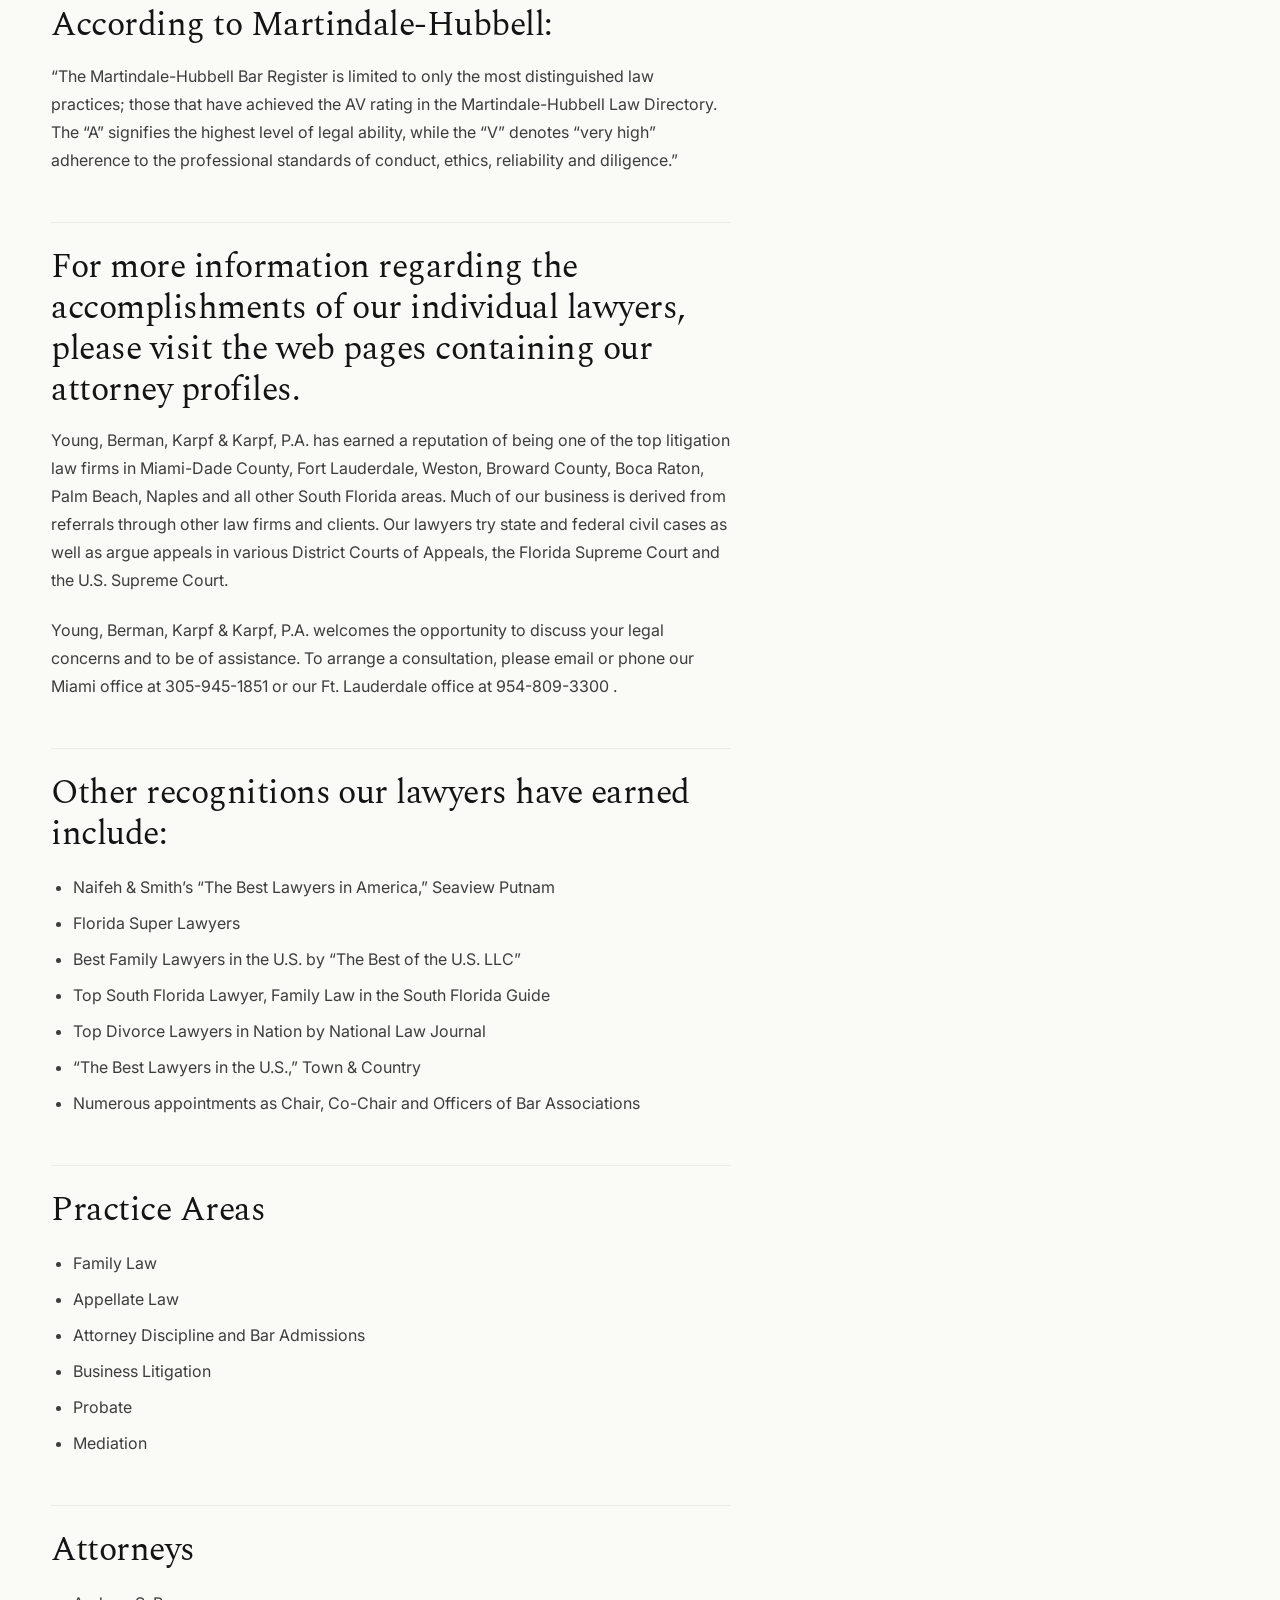
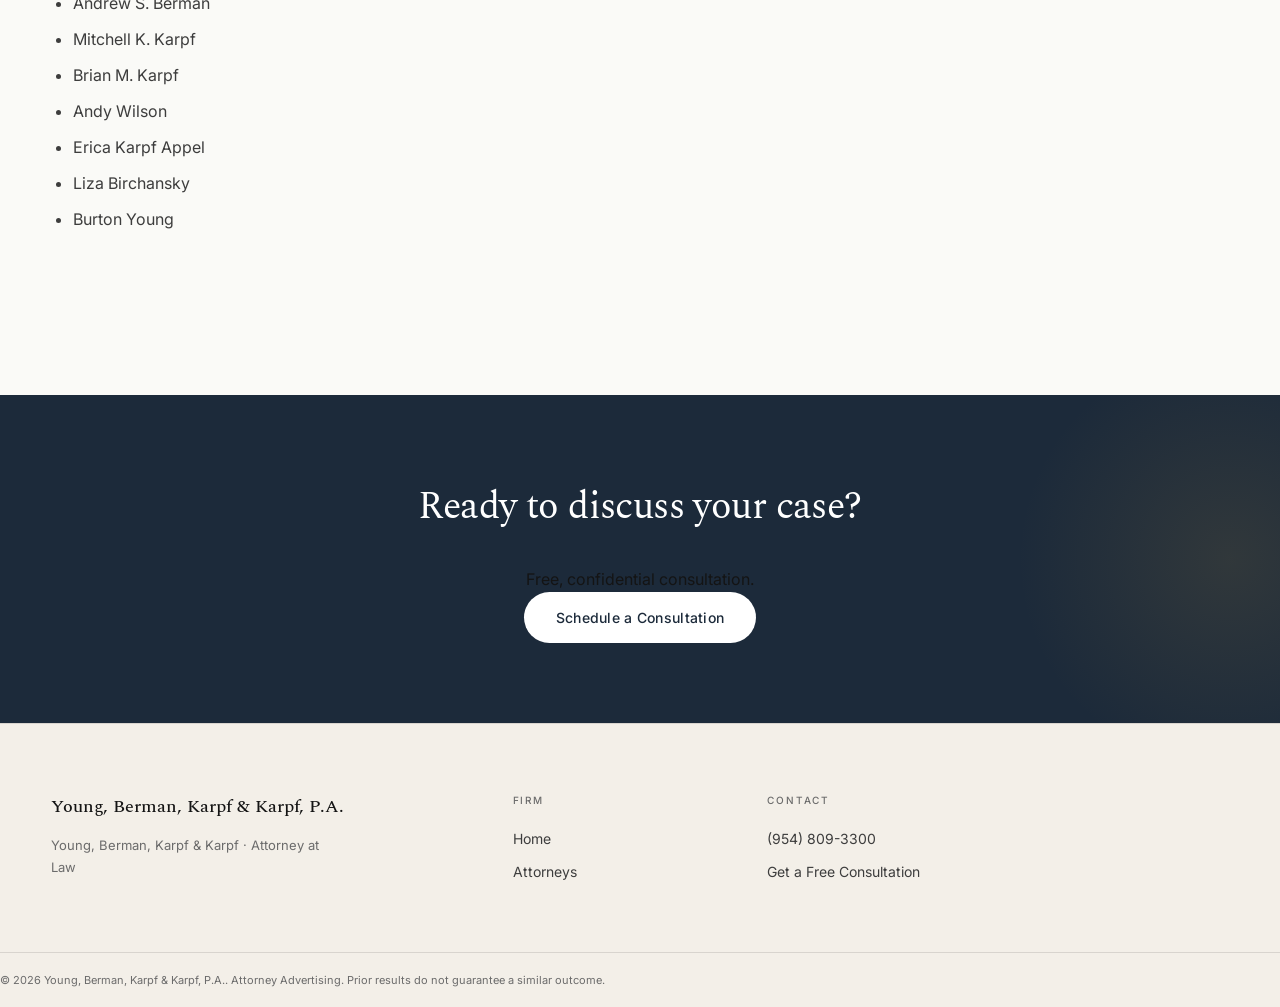
==== commit 07f56a22: "deploy: 2026-06-24 19:41:03 UTC" ====
--- a/about/index.html
+++ b/about/index.html
@@ -3,11 +3,11 @@
 <head>
 <meta charset="utf-8">
 <meta name="viewport" content="width=device-width,initial-scale=1">
-<title>About — Pazos Law Group</title>
-<meta name="description" content="About — Pazos Law Group">
+<title>About — Young, Berman, Karpf &amp; Karpf, P.A.</title>
+<meta name="description" content="About — Young, Berman, Karpf &amp; Karpf, P.A.">
 <link rel="canonical" href="https://mintlab-ybkklaw.vercel.app/about/">
-<meta property="og:title" content="About — Pazos Law Group">
-<meta property="og:description" content="About — Pazos Law Group">
+<meta property="og:title" content="About — Young, Berman, Karpf &amp; Karpf, P.A.">
+<meta property="og:description" content="About — Young, Berman, Karpf &amp; Karpf, P.A.">
 <meta property="og:type" content="website">
 <meta property="og:url" content="https://mintlab-ybkklaw.vercel.app/about/">
 
@@ -22,15 +22,15 @@
 <nav id="nav">
   <div class="ni">
     <div class="nb">
-      <span class="nw serif">Pazos Law Group</span>
+      <span class="nw serif">Young, Berman, Karpf &amp; Karpf, P.A.</span>
       <span class="ne">Attorneys</span>
     </div>
     <div class="nl">
-      <a href="/services/">Practices</a>
+      <a href="/">Practices</a>
       <a href="/team/">Attorneys</a>
-      <a href="/contact/">Contact</a>
-      <a href="tel:8332952441" class="nphone">833-295-2441</a>
-      <a href="/contact/" class="bc">Consultation</a>
+      <a href="/">Contact</a>
+      <a href="tel:9548093300" class="nphone">(954) 809-3300</a>
+      <a href="/" class="bc">Consultation</a>
     </div>
     <div class="ham" onclick="this.classList.toggle('open');document.getElementById('mmenu').classList.toggle('open')">
       <span></span><span></span><span></span>
@@ -38,16 +38,16 @@
   </div>
 </nav>
 <div id="mmenu" class="mmenu">
-  <a href="/services/">Practices</a>
+  <a href="/">Practices</a>
       <a href="/team/">Attorneys</a>
-      <a href="/contact/">Contact</a>
-  <a href="/contact/" class="bc">Consultation</a>
+      <a href="/">Contact</a>
+  <a href="/" class="bc">Consultation</a>
 </div>
 
 <section class="page-hero">
 <div class="container">
 <h1>About</h1>
-<p class="lede">About — Pazos Law Group</p>
+<p class="lede">About — Young, Berman, Karpf & Karpf, P.A.</p>
 </div>
 </section>
 <main class="page">
@@ -79,13 +79,13 @@
 <section class="cta-strip"><div class="container">
 <h2>Ready to discuss your case?</h2>
 <p>Free, confidential consultation.</p>
-<a class="btn booking-btn" href="/contact/">Schedule a Consultation</a>
+<a class="btn booking-btn" href="/">Schedule a Consultation</a>
 </div></section>
 <footer class="footer">
 <div class="container fg">
 <div class="fcol fbrand">
-<span class="nw">Pazos Law Group</span>
-<p class="fdesc">Pazos Law Group · Attorney at Law</p>
+<span class="nw">Young, Berman, Karpf &amp; Karpf, P.A.</span>
+<p class="fdesc">Young, Berman, Karpf &amp; Karpf · Attorney at Law</p>
 
 </div>
 <div class="fcol">
@@ -95,12 +95,12 @@
 </div>
 <div class="fcol">
 <div class="fct">Contact</div>
-<a href="tel:833-295-2441">833-295-2441</a>
-<a href="/contact/">Get a Free Consultation</a>
+<a href="tel:(954) 809-3300">(954) 809-3300</a>
+<a href="/">Get a Free Consultation</a>
 </div>
 </div>
 <div class="fbar container">
-<span class="fdisc">&copy; 2026 Pazos Law Group. Attorney Advertising. Prior results do not guarantee a similar outcome.</span>
+<span class="fdisc">&copy; 2026 Young, Berman, Karpf &amp; Karpf, P.A.. Attorney Advertising. Prior results do not guarantee a similar outcome.</span>
 </div>
 </footer>
 </body>
